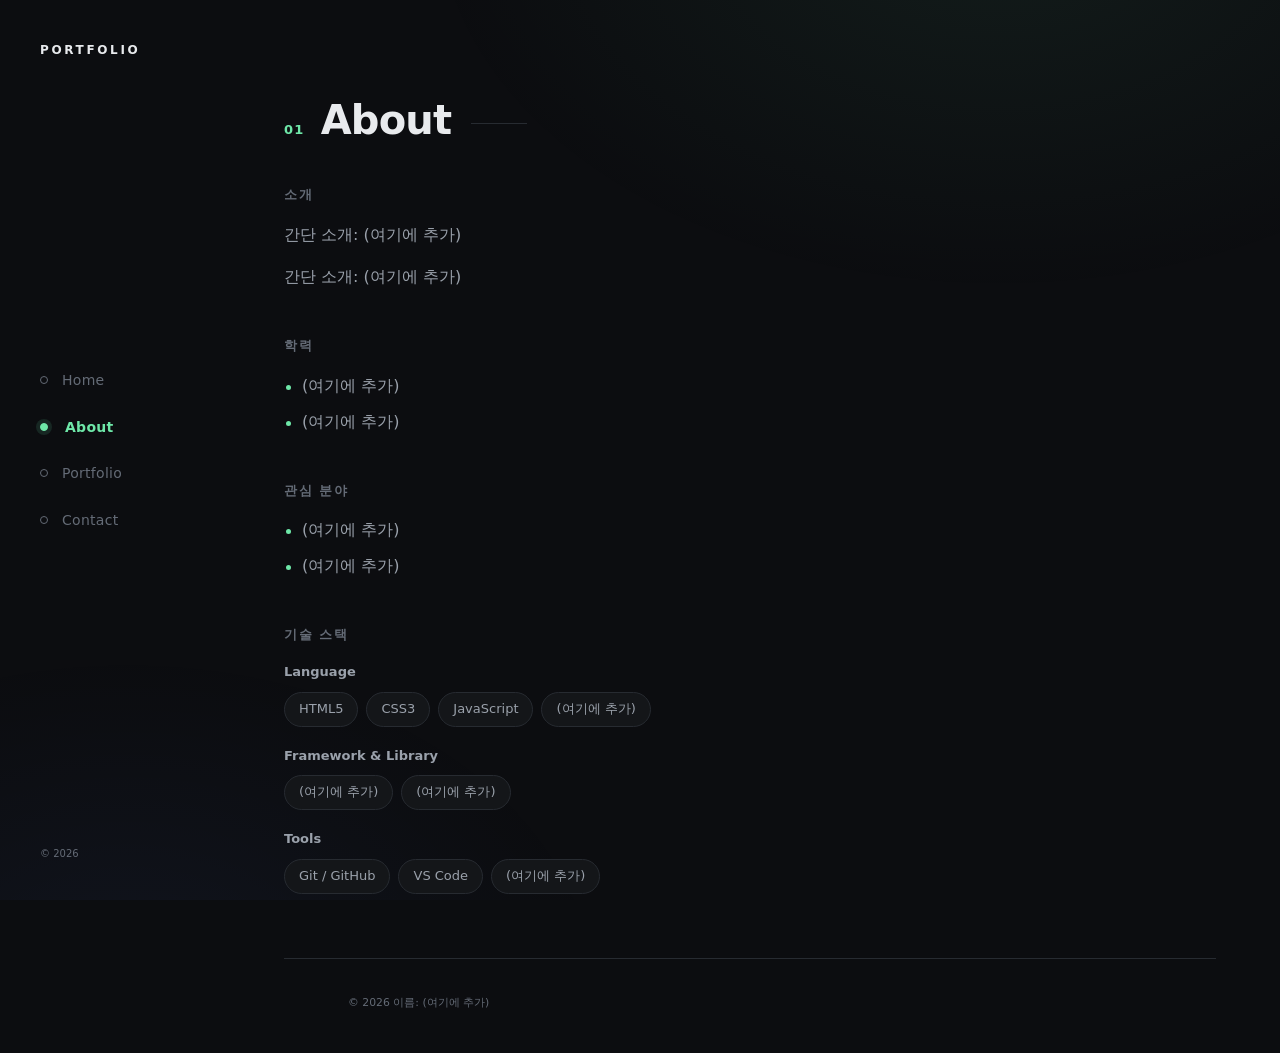
==== about.html @ 4937052d "Add files via upload" ====
<!DOCTYPE html>
<html lang="ko">
<head>
  <meta charset="UTF-8" />
  <meta name="viewport" content="width=device-width, initial-scale=1.0" />
  <title>About | Portfolio</title>
  <link rel="stylesheet" href="style.css">
</head>
<body>

  <!-- ===== 좌측 고정 탭 네비게이션 (데스크탑) ===== -->
  <nav class="side-nav" aria-label="페이지 네비게이션">
    <div class="side-nav__brand">PORTFOLIO</div>
    <ul class="side-nav__list">
      <li><a href="index.html"     class="nav-item"><span class="nav-item__dot"></span><span class="nav-item__label">Home</span></a></li>
      <li><a href="about.html"     class="nav-item"><span class="nav-item__dot"></span><span class="nav-item__label">About</span></a></li>
      <li><a href="portfolio.html" class="nav-item"><span class="nav-item__dot"></span><span class="nav-item__label">Portfolio</span></a></li>
      <li><a href="contact.html"   class="nav-item"><span class="nav-item__dot"></span><span class="nav-item__label">Contact</span></a></li>
    </ul>
    <div class="side-nav__foot"><small>&copy; <span class="year"></span></small></div>
  </nav>

  <!-- ===== 모바일 상단 고정 탭 바 ===== -->
  <nav class="top-nav" aria-label="페이지 네비게이션 (모바일)">
    <div class="top-nav__brand">PORTFOLIO</div>
    <ul class="top-nav__list">
      <li><a href="index.html"     class="top-nav__item">Home</a></li>
      <li><a href="about.html"     class="top-nav__item">About</a></li>
      <li><a href="portfolio.html" class="top-nav__item">Portfolio</a></li>
      <li><a href="contact.html"   class="top-nav__item">Contact</a></li>
    </ul>
  </nav>

  <!-- ===== 본문 ===== -->
  <main class="content">
    <div class="container">

      <header class="page-head reveal">
        <span class="page-head__num">01</span>
        <h1 class="page-head__title">About</h1>
      </header>

      <section class="block reveal" data-delay="1">
        <h2 class="block__title">소개</h2>
        <p class="text">간단 소개: (여기에 추가)</p>
        <p class="text">간단 소개: (여기에 추가)</p>
      </section>

      <section class="block reveal" data-delay="2">
        <h2 class="block__title">학력</h2>
        <ul class="bullet">
          <li>(여기에 추가)</li>
          <li>(여기에 추가)</li>
        </ul>
      </section>

      <section class="block reveal" data-delay="3">
        <h2 class="block__title">관심 분야</h2>
        <ul class="bullet">
          <li>(여기에 추가)</li>
          <li>(여기에 추가)</li>
        </ul>
      </section>

      <section class="block reveal" data-delay="4">
        <h2 class="block__title">기술 스택</h2>

        <h3 class="sub-title">Language</h3>
        <ul class="tag-list">
          <li class="tag">HTML5</li>
          <li class="tag">CSS3</li>
          <li class="tag">JavaScript</li>
          <li class="tag">(여기에 추가)</li>
        </ul>

        <h3 class="sub-title">Framework &amp; Library</h3>
        <ul class="tag-list">
          <li class="tag">(여기에 추가)</li>
          <li class="tag">(여기에 추가)</li>
        </ul>

        <h3 class="sub-title">Tools</h3>
        <ul class="tag-list">
          <li class="tag">Git / GitHub</li>
          <li class="tag">VS Code</li>
          <li class="tag">(여기에 추가)</li>
        </ul>
      </section>

    </div>

    <footer class="footer">
      <small>&copy; <span class="year"></span> 이름: (여기에 추가)</small>
    </footer>
  </main>

  <script src="script.js"></script>
</body>
</html>
---- style.css ----
/* =============================================================
   Portfolio - style.css (공통 스타일)

   색상 테마는 "여기"에서 바꿉니다.
   ------------------------------------------------------------- */
:root {
  --accent:      #6ee7a8;   /* 메인 포인트 색상 */
  --accent-ink:  #09150e;   /* 포인트 색 위에 올라가는 글자색 */
  --bg:          #0c0d10;   /* 전체 배경 */
  --bg-elev:     #141619;   /* 카드 등 올라온 면 */
  --bg-elev-2:   #1b1e23;   /* 호버 시 면 */
  --line:        #272b31;   /* 테두리 / 구분선 */
  --text:        #e8eaed;   /* 본문 글자 */
  --text-dim:    #9aa1ab;   /* 보조 글자 */
  --text-faint:  #646b76;   /* 흐린 글자 */
}
/* ============================================================= */

/* ---------- 1. Reset & Base ---------- */
*,
*::before,
*::after {
  box-sizing: border-box;
  margin: 0;
  padding: 0;
}

html {
  scroll-behavior: smooth;
}

ul, ol { list-style: none; }
a { color: inherit; text-decoration: none; }
button { font: inherit; color: inherit; background: none; border: none; cursor: pointer; }
img { display: block; max-width: 100%; }

body {
  font-family: system-ui, -apple-system, "Segoe UI", Roboto,
               "Noto Sans KR", "Apple SD Gothic Neo", Arial, sans-serif;
  font-size: 16px;
  line-height: 1.75;
  color: var(--text);
  background: var(--bg);
  -webkit-font-smoothing: antialiased;
  overflow-x: hidden;
}

/* 은은한 배경 그라데이션 */
body::before {
  content: '';
  position: fixed;
  inset: 0;
  z-index: -1;
  pointer-events: none;
  background:
    radial-gradient(60rem 40rem at 78% -10%, rgba(110, 231, 168, .07), transparent 60%),
    radial-gradient(50rem 35rem at 10% 110%, rgba(96, 140, 255, .06), transparent 60%);
}

/* ---------- 2. 변수성 레이아웃 값 ---------- */
:root {
  --nav-w: 220px;      /* 좌측 탭 너비 */
  --topnav-h: 56px;    /* 모바일 상단 바 높이 */
  --content-max: 860px;
  --ease: cubic-bezier(.22, 1, .36, 1);
}

/* ---------- 3. 좌측 고정 탭 네비게이션 ---------- */
.side-nav {
  position: fixed;
  top: 0;
  left: 0;
  width: var(--nav-w);
  height: 100vh;
  padding: 40px 0 40px 40px;
  display: flex;
  flex-direction: column;
  justify-content: center;
  z-index: 100;
}

.side-nav__brand {
  position: absolute;
  top: 40px;
  left: 40px;
  font-size: 12px;
  font-weight: 700;
  letter-spacing: .22em;
  color: var(--text);
}

.side-nav__foot {
  position: absolute;
  bottom: 36px;
  left: 40px;
  font-size: 12px;
  color: var(--text-faint);
}

.side-nav__list {
  display: flex;
  flex-direction: column;
  gap: 6px;
}

.nav-item {
  display: flex;
  align-items: center;
  gap: 14px;
  padding: 8px 0;
  font-size: 14px;
  font-weight: 500;
  letter-spacing: .02em;
  color: var(--text-faint);
  transition: color .3s var(--ease);
}

.nav-item__dot {
  width: 8px;
  height: 8px;
  flex-shrink: 0;
  border: 1.5px solid currentColor;
  border-radius: 50%;
  transition: all .3s var(--ease);
}

.nav-item__label {
  transition: transform .3s var(--ease);
}

.nav-item:hover { color: var(--text-dim); }
.nav-item:hover .nav-item__label { transform: translateX(3px); }

/* 현재 탭 표시 */
.nav-item.is-active { color: var(--accent); }
.nav-item.is-active .nav-item__dot {
  background: var(--accent);
  border-color: var(--accent);
  box-shadow: 0 0 0 4px rgba(110, 231, 168, .12);
}
.nav-item.is-active .nav-item__label {
  transform: translateX(3px);
  font-weight: 600;
}

/* ---------- 4. 모바일 상단 탭 바 ---------- */
.top-nav {
  display: none;
  position: fixed;
  top: 0;
  left: 0;
  right: 0;
  height: var(--topnav-h);
  align-items: center;
  gap: 14px;
  padding: 0 16px;
  background: rgba(12, 13, 16, .88);
  backdrop-filter: blur(12px);
  -webkit-backdrop-filter: blur(12px);
  border-bottom: 1px solid var(--line);
  z-index: 100;
}

.top-nav__brand {
  flex-shrink: 0;
  font-size: 11px;
  font-weight: 700;
  letter-spacing: .18em;
}

.top-nav__list {
  display: flex;
  gap: 4px;
  overflow-x: auto;
  scrollbar-width: none;
  -ms-overflow-style: none;
}
.top-nav__list::-webkit-scrollbar { display: none; }

.top-nav__item {
  display: block;
  padding: 6px 12px;
  border-radius: 999px;
  font-size: 13px;
  font-weight: 500;
  white-space: nowrap;
  color: var(--text-faint);
  transition: all .25s var(--ease);
}

.top-nav__item.is-active {
  color: var(--accent-ink);
  background: var(--accent);
}

/* ---------- 5. 본문 레이아웃 ---------- */
.content {
  margin-left: var(--nav-w);
  min-height: 100vh;
  display: flex;
  flex-direction: column;
}

.container {
  width: 100%;
  max-width: var(--content-max);
  padding: 96px 64px 64px;
  flex: 1;
}

.container--hero {
  display: flex;
  flex-direction: column;
  justify-content: center;
  min-height: 100vh;
  padding-top: 64px;
}

.page-head {
  display: flex;
  align-items: baseline;
  gap: 16px;
  margin-bottom: 40px;
}

.page-head__num {
  font-size: 13px;
  font-weight: 600;
  letter-spacing: .1em;
  color: var(--accent);
}

.page-head__title {
  font-size: clamp(28px, 4vw, 40px);
  font-weight: 700;
  letter-spacing: -.02em;
  line-height: 1.2;
}

.page-head__title::after {
  content: '';
  display: inline-block;
  width: 56px;
  height: 1px;
  margin-left: 20px;
  vertical-align: middle;
  background: var(--line);
}

.footer {
  padding: 32px 64px 40px;
  border-top: 1px solid var(--line);
  margin: 0 64px;
  font-size: 13px;
  color: var(--text-faint);
}

/* ---------- 6. 공통 텍스트 요소 ---------- */
.eyebrow {
  font-size: 12px;
  font-weight: 600;
  letter-spacing: .22em;
  text-transform: uppercase;
  color: var(--accent);
  margin-bottom: 18px;
}

.accent { color: var(--accent); }

.hero__title {
  font-size: clamp(32px, 5.5vw, 56px);
  font-weight: 700;
  line-height: 1.18;
  letter-spacing: -.03em;
  margin-bottom: 20px;
}

.hero__sub {
  font-size: clamp(15px, 1.6vw, 18px);
  color: var(--text-dim);
  max-width: 54ch;
  margin-bottom: 36px;
}

.lead {
  font-size: clamp(15px, 1.7vw, 18px);
  color: var(--text-dim);
  max-width: 52ch;
  margin-bottom: 32px;
}

.text {
  color: var(--text-dim);
  margin-bottom: 14px;
}
.text:last-child { margin-bottom: 0; }

.note {
  font-size: 13px;
  color: var(--text-faint);
}

.block { margin-bottom: 44px; }
.block:last-child { margin-bottom: 0; }

.block__title {
  font-size: 13px;
  font-weight: 600;
  letter-spacing: .12em;
  text-transform: uppercase;
  color: var(--text-faint);
  margin-bottom: 14px;
}

.sub-title {
  font-size: 13px;
  font-weight: 600;
  color: var(--text-dim);
  margin: 18px 0 8px;
}
.sub-title:first-of-type { margin-top: 0; }

.bullet {
  display: flex;
  flex-direction: column;
  gap: 8px;
}

.bullet li {
  position: relative;
  padding-left: 18px;
  color: var(--text-dim);
}

.bullet li::before {
  content: '';
  position: absolute;
  left: 2px;
  top: 13px;
  width: 5px;
  height: 5px;
  border-radius: 50%;
  background: var(--accent);
}

/* 홈 정보 리스트 */
.info-list {
  display: flex;
  flex-direction: column;
  gap: 2px;
  margin-bottom: 36px;
  padding: 20px 22px;
  background: var(--bg-elev);
  border: 1px solid var(--line);
  border-radius: 14px;
  max-width: 460px;
}

.info-list li {
  display: flex;
  flex-direction: column;
  padding: 10px 0;
  border-bottom: 1px solid var(--line);
}
.info-list li:last-child { border-bottom: none; }

.info-list__label {
  font-size: 11px;
  font-weight: 600;
  letter-spacing: .1em;
  text-transform: uppercase;
  color: var(--text-faint);
  line-height: 1.6;
}

.info-list__value {
  font-size: 15px;
  color: var(--text);
  line-height: 1.5;
}

/* ---------- 7. 버튼 ---------- */
.btn {
  display: inline-flex;
  align-items: center;
  justify-content: center;
  padding: 12px 26px;
  border: 1px solid transparent;
  border-radius: 999px;
  font-size: 15px;
  font-weight: 600;
  transition: all .25s var(--ease);
}

.btn--primary {
  background: var(--accent);
  color: var(--accent-ink);
}
.btn--primary:hover {
  transform: translateY(-2px);
  box-shadow: 0 10px 28px -10px var(--accent);
}

.btn--ghost {
  border-color: var(--line);
  color: var(--text-dim);
}
.btn--ghost:hover {
  border-color: rgba(110, 231, 168, .35);
  color: var(--accent);
  transform: translateY(-2px);
}

.btn--lg { padding: 15px 38px; font-size: 16px; }

.btn-group {
  display: flex;
  flex-wrap: wrap;
  gap: 12px;
}

/* ---------- 8. 태그 ---------- */
.tag-list {
  display: flex;
  flex-wrap: wrap;
  gap: 8px;
}

.tag {
  padding: 5px 14px;
  border: 1px solid var(--line);
  border-radius: 999px;
  font-size: 13px;
  color: var(--text-dim);
  background: var(--bg-elev);
  transition: all .25s var(--ease);
}
.tag:hover {
  border-color: rgba(110, 231, 168, .35);
  color: var(--accent);
}

/* ---------- 9. 프로젝트 ---------- */
.filter {
  display: flex;
  flex-wrap: wrap;
  gap: 8px;
  margin-bottom: 28px;
}

.filter__btn {
  padding: 7px 18px;
  border: 1px solid var(--line);
  border-radius: 999px;
  font-size: 13px;
  font-weight: 500;
  color: var(--text-faint);
  transition: all .25s var(--ease);
}
.filter__btn:hover {
  color: var(--text);
  border-color: var(--text-faint);
}
.filter__btn.is-active {
  background: var(--accent);
  border-color: var(--accent);
  color: var(--accent-ink);
}

.projects {
  display: grid;
  grid-template-columns: repeat(auto-fill, minmax(280px, 1fr));
  gap: 20px;
}

.card {
  display: flex;
  flex-direction: column;
  background: var(--bg-elev);
  border: 1px solid var(--line);
  border-radius: 16px;
  overflow: hidden;
  transition: transform .35s var(--ease), border-color .35s var(--ease),
              box-shadow .35s var(--ease);
}

.card:hover {
  transform: translateY(-5px);
  border-color: rgba(110, 231, 168, .35);
  box-shadow: 0 20px 44px -24px rgba(0, 0, 0, .8);
}

.card.is-hidden { display: none; }

.card__thumb {
  height: 130px;
  display: flex;
  align-items: center;
  justify-content: center;
  border-bottom: 1px solid var(--line);
  background: linear-gradient(135deg, rgba(110, 231, 168, .16), rgba(96, 140, 255, .12));
}

.card__thumb::after {
  content: attr(data-initial);
  font-size: 38px;
  font-weight: 700;
  letter-spacing: -.02em;
  color: rgba(232, 234, 237, .18);
}

.card__body {
  display: flex;
  flex-direction: column;
  gap: 12px;
  padding: 20px;
  flex: 1;
}

.card__title {
  font-size: 17px;
  font-weight: 600;
  letter-spacing: -.01em;
  line-height: 1.4;
}

.card__desc {
  flex: 1;
  font-size: 14px;
  line-height: 1.7;
  color: var(--text-dim);
}

.card__tags {
  display: flex;
  flex-wrap: wrap;
  gap: 6px;
}

.card__tags li {
  padding: 3px 9px;
  border-radius: 5px;
  font-size: 11px;
  font-weight: 600;
  letter-spacing: .04em;
  text-transform: uppercase;
  color: var(--accent);
  background: rgba(110, 231, 168, .12);
}

.card__links {
  display: flex;
  gap: 16px;
  margin-top: 4px;
  padding-top: 10px;
  border-top: 1px solid var(--line);
}

.card__links a {
  font-size: 13px;
  font-weight: 500;
  color: var(--text-dim);
  transition: color .25s var(--ease);
}
.card__links a:hover { color: var(--accent); }

/* ---------- 10. Contact ---------- */
.contact__list {
  display: flex;
  flex-direction: column;
  gap: 12px;
  margin-bottom: 40px;
}

.contact__item {
  width: 100%;
  display: flex;
  align-items: center;
  gap: 18px;
  padding: 18px 22px;
  text-align: left;
  background: var(--bg-elev);
  border: 1px solid var(--line);
  border-radius: 14px;
  transition: all .28s var(--ease);
}

.contact__item:hover {
  background: var(--bg-elev-2);
  border-color: rgba(110, 231, 168, .35);
  transform: translateX(4px);
}

.contact__icon {
  width: 38px;
  height: 38px;
  flex-shrink: 0;
  display: grid;
  place-items: center;
  border-radius: 10px;
  background: rgba(110, 231, 168, .12);
  color: var(--accent);
}
.contact__icon svg { width: 20px; height: 20px; }

.contact__meta {
  flex: 1;
  min-width: 0;
  display: flex;
  flex-direction: column;
}

.contact__label {
  font-size: 11px;
  font-weight: 600;
  letter-spacing: .1em;
  text-transform: uppercase;
  color: var(--text-faint);
  line-height: 1.6;
}

.contact__value {
  font-size: 15px;
  color: var(--text);
  line-height: 1.5;
  overflow: hidden;
  text-overflow: ellipsis;
  white-space: nowrap;
}

.contact__action {
  flex-shrink: 0;
  padding: 4px 10px;
  border: 1px solid var(--line);
  border-radius: 7px;
  font-size: 12px;
  font-weight: 600;
  color: var(--text-faint);
  transition: all .25s var(--ease);
}

.contact__item:hover .contact__action {
  color: var(--accent);
  border-color: rgba(110, 231, 168, .35);
}

.contact__item--copy.is-copied .contact__action {
  color: var(--accent-ink);
  background: var(--accent);
  border-color: var(--accent);
}

.contact__cta {
  display: flex;
  flex-direction: column;
  align-items: flex-start;
  gap: 10px;
  margin-bottom: 56px;
}

/* 문의 폼 */
.contact-form {
  display: grid;
  grid-template-columns: 1fr;
  gap: .5rem;
  max-width: 520px;
}

.contact-form label {
  font-size: 13px;
  font-weight: 600;
  color: var(--text-dim);
  margin-top: 8px;
}

.contact-form input,
.contact-form textarea {
  width: 100%;
  padding: .7rem .9rem;
  font: inherit;
  font-size: 15px;
  color: var(--text);
  background: var(--bg-elev);
  border: 1px solid var(--line);
  border-radius: 10px;
  resize: vertical;
  transition: border-color .25s var(--ease);
}

.contact-form input::placeholder,
.contact-form textarea::placeholder { color: var(--text-faint); }

.contact-form input:focus,
.contact-form textarea:focus {
  outline: none;
  border-color: var(--accent);
}

.contact-form button {
  margin-top: 14px;
  justify-self: start;
}

/* 토스트 */
.toast {
  position: fixed;
  left: 50%;
  bottom: 40px;
  transform: translate(-50%, 20px);
  padding: 11px 22px;
  border-radius: 999px;
  font-size: 14px;
  font-weight: 600;
  color: var(--accent-ink);
  background: var(--accent);
  box-shadow: 0 14px 34px -14px rgba(0, 0, 0, .9);
  opacity: 0;
  pointer-events: none;
  transition: opacity .3s var(--ease), transform .3s var(--ease);
  z-index: 300;
}

.toast.is-visible {
  opacity: 1;
  transform: translate(-50%, 0);
}

/* ---------- 11. 등장 애니메이션 ---------- */
.reveal {
  opacity: 0;
  transform: translateY(22px);
  transition: opacity .7s var(--ease), transform .7s var(--ease);
}

.reveal.is-visible {
  opacity: 1;
  transform: translateY(0);
}

.reveal[data-delay="1"] { transition-delay: .08s; }
.reveal[data-delay="2"] { transition-delay: .16s; }
.reveal[data-delay="3"] { transition-delay: .24s; }
.reveal[data-delay="4"] { transition-delay: .32s; }
.reveal[data-delay="5"] { transition-delay: .40s; }

@media (prefers-reduced-motion: reduce) {
  html { scroll-behavior: auto; }
  .reveal { opacity: 1; transform: none; transition: none; }
}

/* ---------- 12. 반응형 ---------- */
@media (max-width: 1024px) {
  :root { --nav-w: 180px; }

  .side-nav { padding-left: 28px; }
  .side-nav__brand,
  .side-nav__foot { left: 28px; }

  .container { padding: 88px 44px 56px; }
  .footer { margin: 0 44px; padding: 28px 0 36px; }
}

@media (max-width: 768px) {
  .side-nav { display: none; }
  .top-nav { display: flex; }

  .content { margin-left: 0; }

  .container {
    padding: calc(var(--topnav-h) + 44px) 20px 48px;
  }

  .container--hero {
    min-height: calc(100vh - var(--topnav-h));
    padding-top: calc(var(--topnav-h) + 48px);
  }

  .page-head { margin-bottom: 28px; }
  .page-head__title::after { display: none; }

  .footer { margin: 0 20px; padding: 24px 0 32px; }

  .projects { grid-template-columns: 1fr; }

  .contact__item { gap: 14px; padding: 15px 16px; }
  .contact__value { font-size: 14px; }

  .contact__cta { align-self: stretch; }
  .contact__cta .btn { width: 100%; }

  .toast { bottom: 24px; }
}

@media (max-width: 420px) {
  .contact__action { display: none; }
  .btn-group .btn { flex: 1; }
}
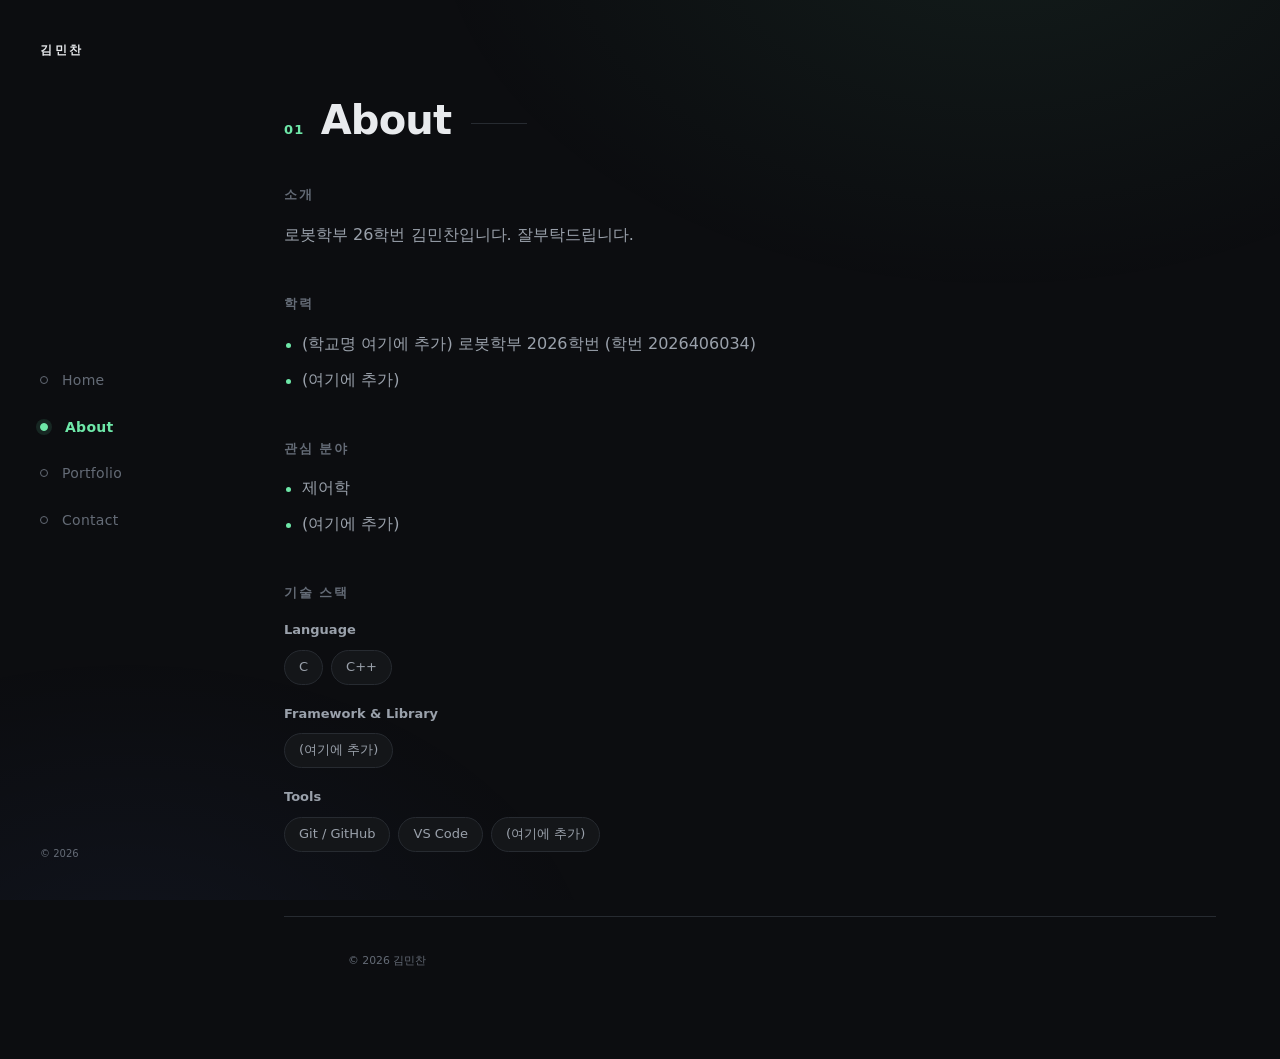
==== commit 55fb496c: "Add files via upload" ====
--- a/about.html
+++ b/about.html
@@ -3,14 +3,14 @@
 <head>
   <meta charset="UTF-8" />
   <meta name="viewport" content="width=device-width, initial-scale=1.0" />
-  <title>About | Portfolio</title>
+  <title>About | 김민찬 Portfolio</title>
   <link rel="stylesheet" href="style.css">
 </head>
 <body>
 
   <!-- ===== 좌측 고정 탭 네비게이션 (데스크탑) ===== -->
   <nav class="side-nav" aria-label="페이지 네비게이션">
-    <div class="side-nav__brand">PORTFOLIO</div>
+    <div class="side-nav__brand">김민찬</div>
     <ul class="side-nav__list">
       <li><a href="index.html"     class="nav-item"><span class="nav-item__dot"></span><span class="nav-item__label">Home</span></a></li>
       <li><a href="about.html"     class="nav-item"><span class="nav-item__dot"></span><span class="nav-item__label">About</span></a></li>
@@ -22,7 +22,7 @@
 
   <!-- ===== 모바일 상단 고정 탭 바 ===== -->
   <nav class="top-nav" aria-label="페이지 네비게이션 (모바일)">
-    <div class="top-nav__brand">PORTFOLIO</div>
+    <div class="top-nav__brand">김민찬</div>
     <ul class="top-nav__list">
       <li><a href="index.html"     class="top-nav__item">Home</a></li>
       <li><a href="about.html"     class="top-nav__item">About</a></li>
@@ -42,14 +42,13 @@
 
       <section class="block reveal" data-delay="1">
         <h2 class="block__title">소개</h2>
-        <p class="text">간단 소개: (여기에 추가)</p>
-        <p class="text">간단 소개: (여기에 추가)</p>
+        <p class="text">로봇학부 26학번 김민찬입니다. 잘부탁드립니다.</p>
       </section>
 
       <section class="block reveal" data-delay="2">
         <h2 class="block__title">학력</h2>
         <ul class="bullet">
-          <li>(여기에 추가)</li>
+          <li>(학교명 여기에 추가) 로봇학부 2026학번 (학번 2026406034)</li>
           <li>(여기에 추가)</li>
         </ul>
       </section>
@@ -57,7 +56,7 @@
       <section class="block reveal" data-delay="3">
         <h2 class="block__title">관심 분야</h2>
         <ul class="bullet">
-          <li>(여기에 추가)</li>
+          <li>제어학</li>
           <li>(여기에 추가)</li>
         </ul>
       </section>
@@ -67,15 +66,12 @@
 
         <h3 class="sub-title">Language</h3>
         <ul class="tag-list">
-          <li class="tag">HTML5</li>
-          <li class="tag">CSS3</li>
-          <li class="tag">JavaScript</li>
-          <li class="tag">(여기에 추가)</li>
+          <li class="tag">C</li>
+          <li class="tag">C++</li>
         </ul>
 
         <h3 class="sub-title">Framework &amp; Library</h3>
         <ul class="tag-list">
-          <li class="tag">(여기에 추가)</li>
           <li class="tag">(여기에 추가)</li>
         </ul>
 
@@ -90,7 +86,7 @@
     </div>
 
     <footer class="footer">
-      <small>&copy; <span class="year"></span> 이름: (여기에 추가)</small>
+      <small>&copy; <span class="year"></span> 김민찬</small>
     </footer>
   </main>
 
--- a/style.css
+++ b/style.css
@@ -748,7 +748,98 @@
   .reveal { opacity: 1; transform: none; transition: none; }
 }
 
-/* ---------- 12. 반응형 ---------- */
+/* ---------- 12. 페이지 전환 (끝까지 스크롤) ---------- */
+
+/* 하단 안내 바: 페이지 맨 아래에 닿으면 나타남 */
+.page-jump {
+  position: fixed;
+  left: 50%;
+  bottom: 28px;
+  transform: translate(-50%, 16px);
+  opacity: 0;
+  pointer-events: none;
+  transition: opacity .35s var(--ease), transform .35s var(--ease);
+  z-index: 150;
+}
+
+.page-jump.is-visible {
+  opacity: 1;
+  transform: translate(-50%, 0);
+  pointer-events: auto;
+}
+
+.page-jump__link {
+  position: relative;
+  display: flex;
+  align-items: center;
+  gap: 12px;
+  padding: 11px 22px;
+  overflow: hidden;
+  border: 1px solid var(--line);
+  border-radius: 999px;
+  background: rgba(20, 22, 25, .92);
+  backdrop-filter: blur(12px);
+  -webkit-backdrop-filter: blur(12px);
+  box-shadow: 0 14px 34px -18px rgba(0, 0, 0, .9);
+  transition: border-color .25s var(--ease);
+}
+
+.page-jump__link:hover { border-color: rgba(110, 231, 168, .4); }
+
+.page-jump__text {
+  font-size: 13px;
+  color: var(--text-dim);
+  white-space: nowrap;
+}
+
+.page-jump__text strong { color: var(--accent); font-weight: 600; }
+
+.page-jump__arrow {
+  font-size: 14px;
+  color: var(--accent);
+  animation: bob 1.6s ease-in-out infinite;
+}
+
+@keyframes bob {
+  0%, 100% { transform: translateY(0); }
+  50%      { transform: translateY(3px); }
+}
+
+/* 스크롤 누적량 표시 바 */
+.page-jump__bar {
+  position: absolute;
+  left: 0;
+  bottom: 0;
+  width: 100%;
+  height: 2px;
+  background: transparent;
+}
+
+.page-jump__bar i {
+  display: block;
+  width: 0%;
+  height: 100%;
+  background: var(--accent);
+  transition: width .12s linear;
+}
+
+/* 페이지를 떠날 때 전환 효과 */
+body {
+  opacity: 1;
+  transition: opacity .25s ease;
+}
+
+body.is-leaving { opacity: 0; }
+
+@media (prefers-reduced-motion: reduce) {
+  body, body.is-leaving { opacity: 1; transition: none; }
+  .page-jump__arrow { animation: none; }
+}
+
+/* 안내 바가 푸터를 가리지 않도록 여백 확보 */
+.footer { padding-bottom: 88px; }
+
+/* ---------- 13. 반응형 ---------- */
 @media (max-width: 1024px) {
   :root { --nav-w: 180px; }
 
@@ -757,7 +848,7 @@
   .side-nav__foot { left: 28px; }
 
   .container { padding: 88px 44px 56px; }
-  .footer { margin: 0 44px; padding: 28px 0 36px; }
+  .footer { margin: 0 44px; padding: 28px 0 88px; }
 }
 
 @media (max-width: 768px) {
@@ -778,7 +869,12 @@
   .page-head { margin-bottom: 28px; }
   .page-head__title::after { display: none; }
 
-  .footer { margin: 0 20px; padding: 24px 0 32px; }
+  .footer { margin: 0 20px; padding: 24px 0 92px; }
+
+  .page-jump { bottom: 20px; left: 16px; right: 16px; transform: translateY(16px); }
+  .page-jump.is-visible { transform: translateY(0); }
+  .page-jump__link { justify-content: center; padding: 11px 16px; }
+  .page-jump__text { font-size: 12px; }
 
   .projects { grid-template-columns: 1fr; }
 
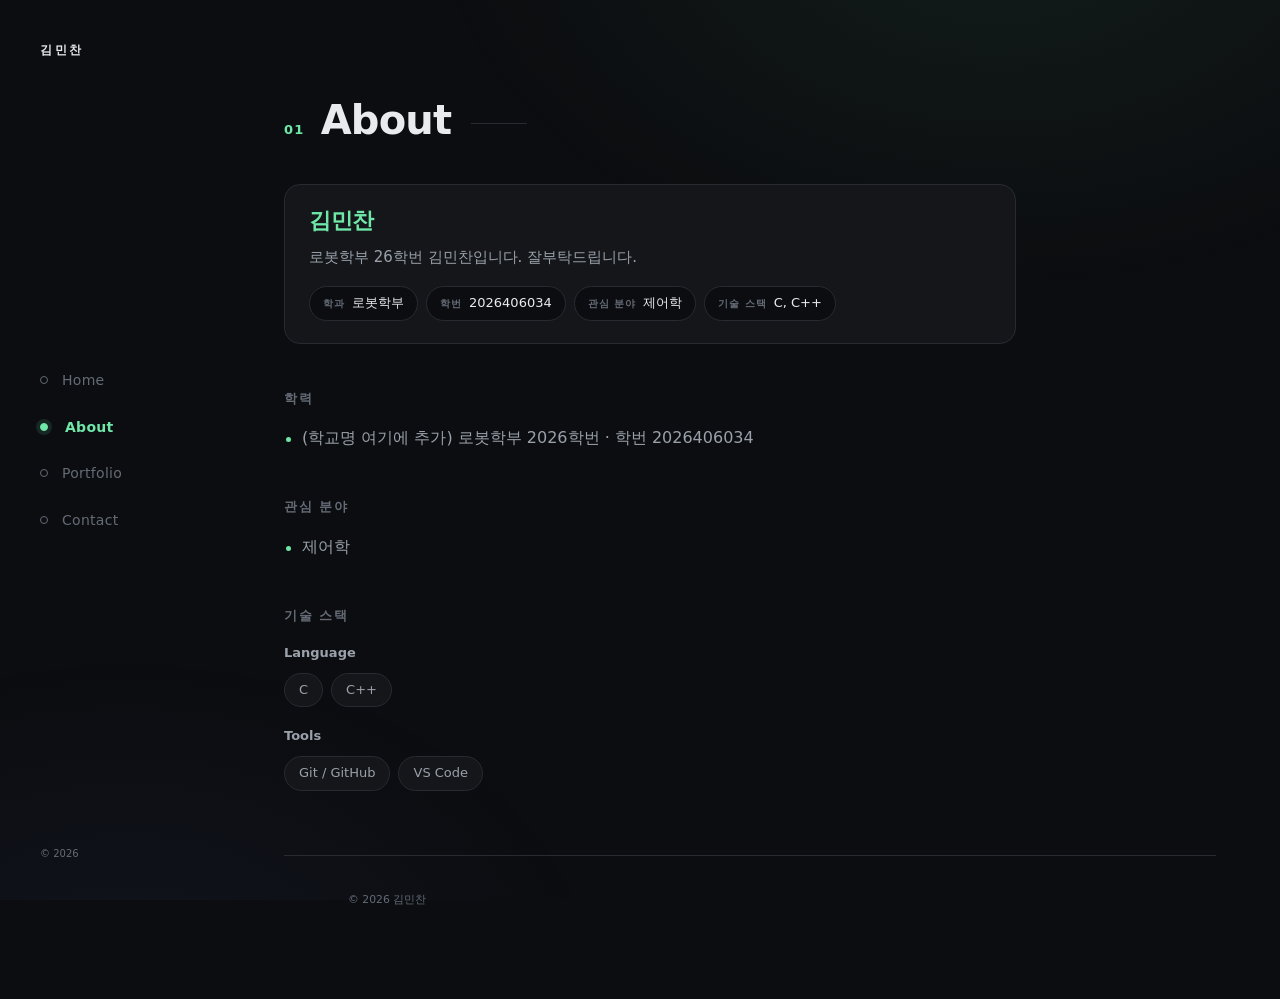
==== commit 95bb68cd: "Add files via upload" ====
--- a/about.html
+++ b/about.html
@@ -40,16 +40,22 @@
         <h1 class="page-head__title">About</h1>
       </header>
 
-      <section class="block reveal" data-delay="1">
-        <h2 class="block__title">소개</h2>
-        <p class="text">로봇학부 26학번 김민찬입니다. 잘부탁드립니다.</p>
-      </section>
+      <!-- ===== 모든 페이지 공통 프로필 ===== -->
+      <header class="profile reveal">
+        <p class="profile__name"><span>김민찬</span></p>
+        <p class="profile__sub">로봇학부 26학번 김민찬입니다. 잘부탁드립니다.</p>
+        <ul class="profile__meta">
+          <li><b>학과</b>로봇학부</li>
+          <li><b>학번</b>2026406034</li>
+          <li><b>관심 분야</b>제어학</li>
+          <li><b>기술 스택</b>C, C++</li>
+        </ul>
+      </header>
 
       <section class="block reveal" data-delay="2">
         <h2 class="block__title">학력</h2>
         <ul class="bullet">
-          <li>(학교명 여기에 추가) 로봇학부 2026학번 (학번 2026406034)</li>
-          <li>(여기에 추가)</li>
+          <li>(학교명 여기에 추가) 로봇학부 2026학번 · 학번 2026406034</li>
         </ul>
       </section>
 
@@ -57,7 +63,6 @@
         <h2 class="block__title">관심 분야</h2>
         <ul class="bullet">
           <li>제어학</li>
-          <li>(여기에 추가)</li>
         </ul>
       </section>
 
@@ -70,16 +75,10 @@
           <li class="tag">C++</li>
         </ul>
 
-        <h3 class="sub-title">Framework &amp; Library</h3>
-        <ul class="tag-list">
-          <li class="tag">(여기에 추가)</li>
-        </ul>
-
         <h3 class="sub-title">Tools</h3>
         <ul class="tag-list">
           <li class="tag">Git / GitHub</li>
           <li class="tag">VS Code</li>
-          <li class="tag">(여기에 추가)</li>
         </ul>
       </section>
 
--- a/style.css
+++ b/style.css
@@ -216,6 +216,59 @@
   padding-top: 64px;
 }
 
+/* 모든 페이지 공통 프로필 헤더 */
+.profile {
+  display: flex;
+  flex-direction: column;
+  gap: 8px;
+  padding: 22px 24px;
+  margin-bottom: 44px;
+  background: var(--bg-elev);
+  border: 1px solid var(--line);
+  border-radius: 16px;
+}
+
+.profile__name {
+  font-size: 22px;
+  font-weight: 700;
+  letter-spacing: -.02em;
+  line-height: 1.3;
+}
+
+.profile__name span { color: var(--accent); }
+
+.profile__sub {
+  font-size: 15px;
+  color: var(--text-dim);
+}
+
+.profile__meta {
+  display: flex;
+  flex-wrap: wrap;
+  gap: 8px;
+  margin-top: 8px;
+}
+
+.profile__meta li {
+  display: flex;
+  align-items: baseline;
+  gap: 7px;
+  padding: 5px 13px;
+  border: 1px solid var(--line);
+  border-radius: 999px;
+  background: var(--bg);
+  font-size: 13px;
+  color: var(--text);
+}
+
+.profile__meta b {
+  font-size: 10px;
+  font-weight: 600;
+  letter-spacing: .1em;
+  text-transform: uppercase;
+  color: var(--text-faint);
+}
+
 .page-head {
   display: flex;
   align-items: baseline;
@@ -869,6 +922,11 @@
   .page-head { margin-bottom: 28px; }
   .page-head__title::after { display: none; }
 
+  .profile { padding: 18px 18px; margin-bottom: 32px; }
+  .profile__name { font-size: 19px; }
+  .profile__sub { font-size: 14px; }
+  .profile__meta li { font-size: 12px; padding: 4px 11px; }
+
   .footer { margin: 0 20px; padding: 24px 0 92px; }
 
   .page-jump { bottom: 20px; left: 16px; right: 16px; transform: translateY(16px); }
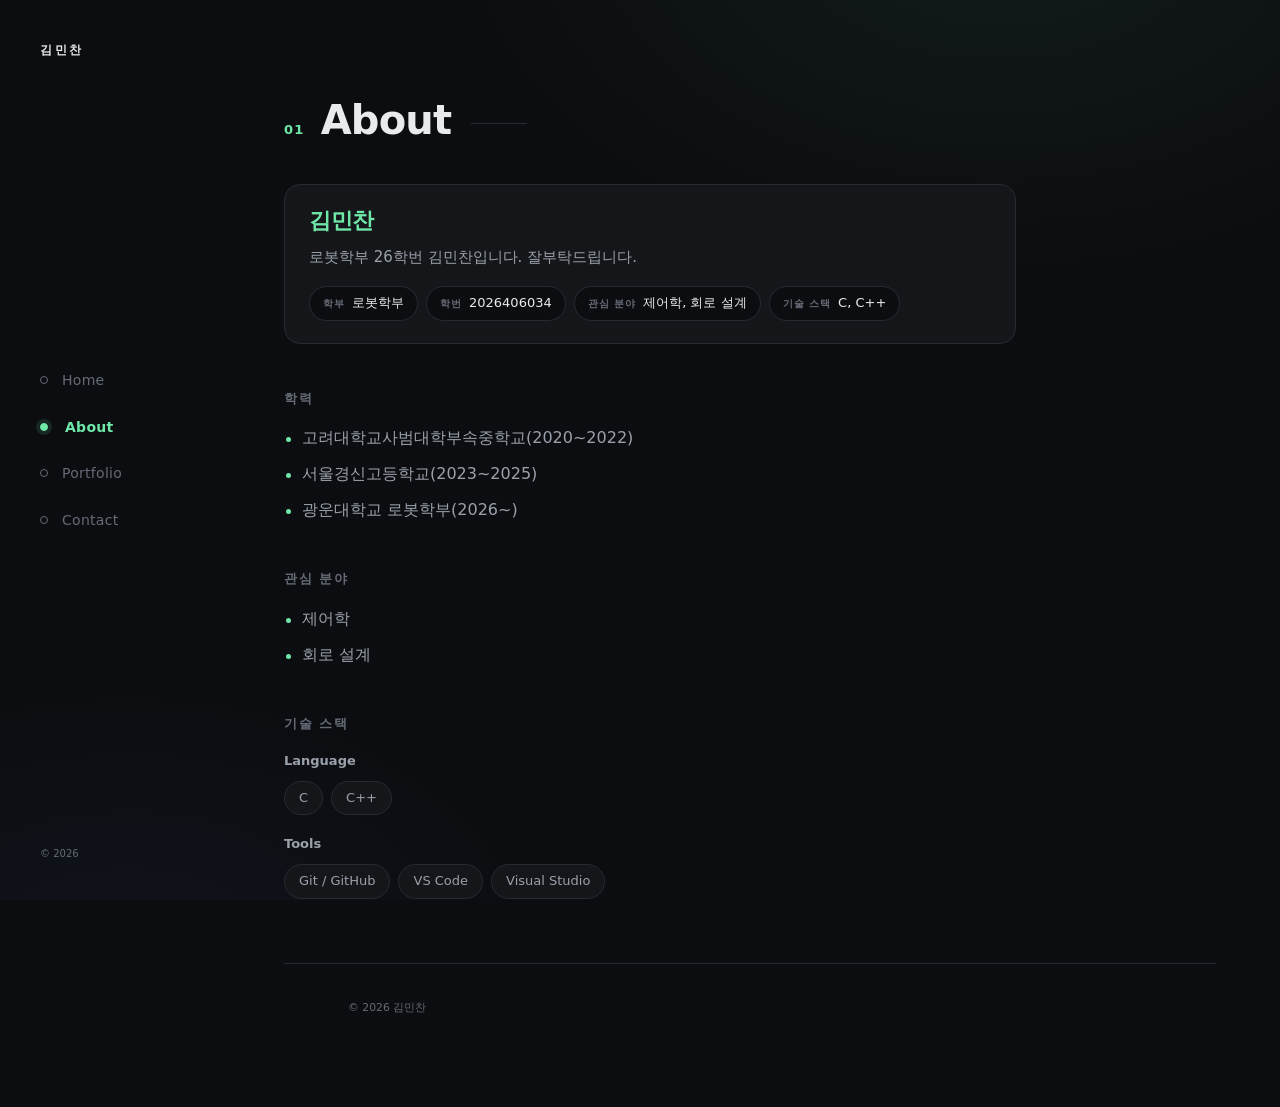
==== commit f4210da1: "Update profile information and education details" ====
--- a/about.html
+++ b/about.html
@@ -45,9 +45,9 @@
         <p class="profile__name"><span>김민찬</span></p>
         <p class="profile__sub">로봇학부 26학번 김민찬입니다. 잘부탁드립니다.</p>
         <ul class="profile__meta">
-          <li><b>학과</b>로봇학부</li>
+          <li><b>학부</b>로봇학부</li>
           <li><b>학번</b>2026406034</li>
-          <li><b>관심 분야</b>제어학</li>
+          <li><b>관심 분야</b>제어학, 회로 설계</li>
           <li><b>기술 스택</b>C, C++</li>
         </ul>
       </header>
@@ -55,7 +55,9 @@
       <section class="block reveal" data-delay="2">
         <h2 class="block__title">학력</h2>
         <ul class="bullet">
-          <li>(학교명 여기에 추가) 로봇학부 2026학번 · 학번 2026406034</li>
+          <li>고려대학교사범대학부속중학교(2020~2022)</li>
+          <li>서울경신고등학교(2023~2025)</li>
+          <li>광운대학교 로봇학부(2026~)</li>
         </ul>
       </section>
 
@@ -63,6 +65,7 @@
         <h2 class="block__title">관심 분야</h2>
         <ul class="bullet">
           <li>제어학</li>
+          <li>회로 설계</li>
         </ul>
       </section>
 
@@ -79,6 +82,7 @@
         <ul class="tag-list">
           <li class="tag">Git / GitHub</li>
           <li class="tag">VS Code</li>
+          <li class="tag">Visual Studio</li>
         </ul>
       </section>
 
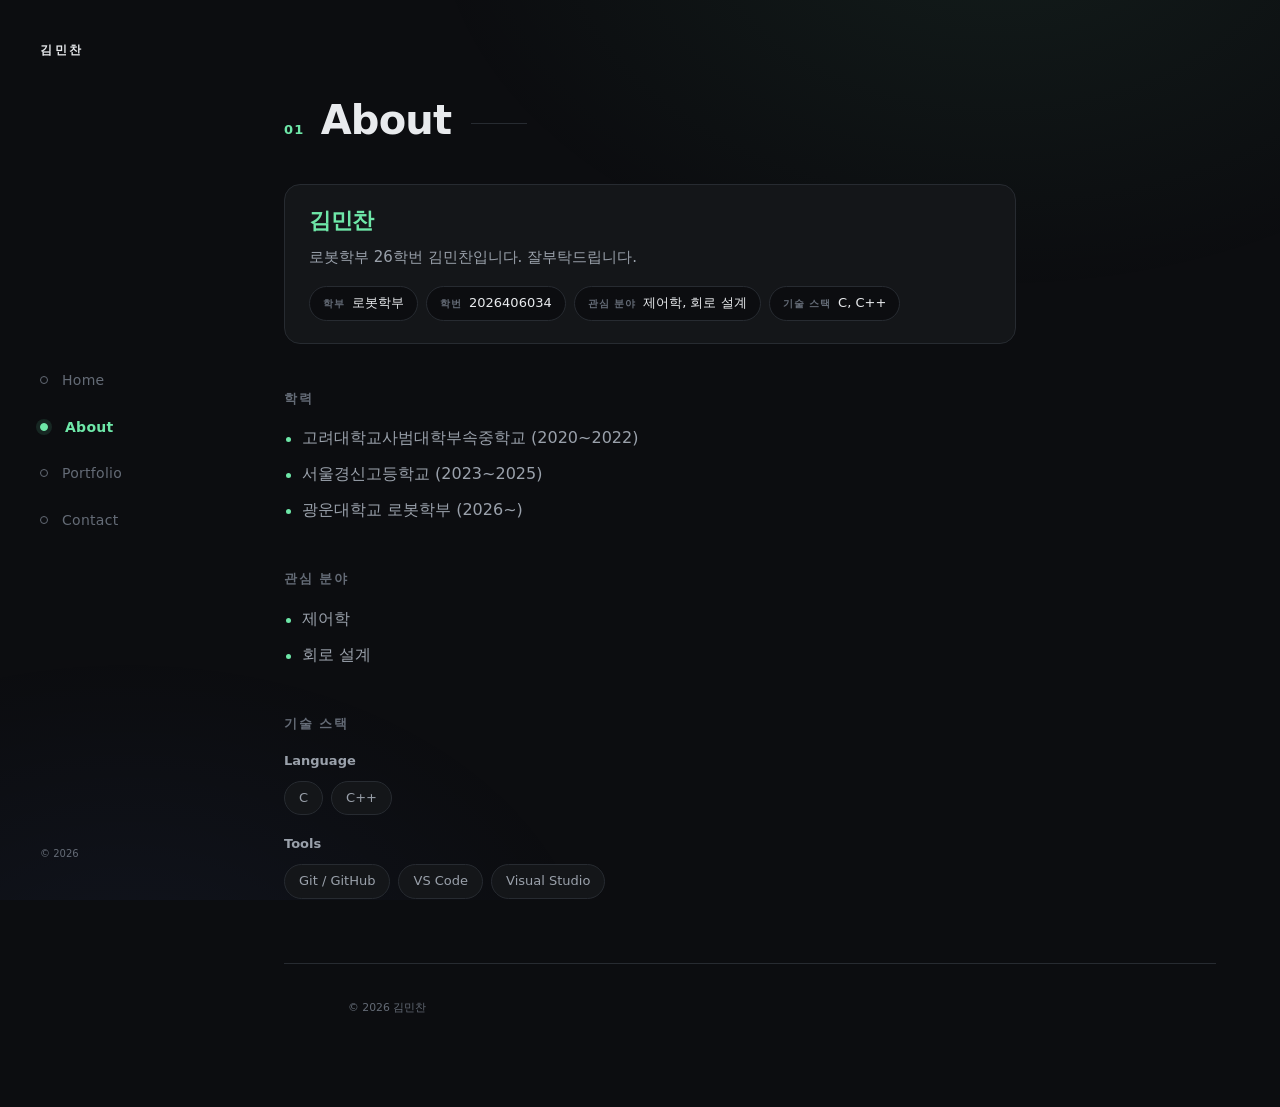
==== commit c96350bd: "Add files via upload" ====
--- a/about.html
+++ b/about.html
@@ -55,9 +55,9 @@
       <section class="block reveal" data-delay="2">
         <h2 class="block__title">학력</h2>
         <ul class="bullet">
-          <li>고려대학교사범대학부속중학교(2020~2022)</li>
-          <li>서울경신고등학교(2023~2025)</li>
-          <li>광운대학교 로봇학부(2026~)</li>
+          <li>고려대학교사범대학부속중학교 (2020~2022)</li>
+          <li>서울경신고등학교 (2023~2025)</li>
+          <li>광운대학교 로봇학부 (2026~)</li>
         </ul>
       </section>
 
--- a/style.css
+++ b/style.css
@@ -609,13 +609,63 @@
   border-top: 1px solid var(--line);
 }
 
+.card__link,
 .card__links a {
   font-size: 13px;
   font-weight: 500;
   color: var(--text-dim);
   transition: color .25s var(--ease);
 }
+
+/* 카드 전체가 링크이므로, 카드에 마우스를 올리면 함께 강조 */
+.card:hover .card__link,
 .card__links a:hover { color: var(--accent); }
+
+/* 키보드 포커스 표시 (접근성) */
+.card:focus-visible {
+  outline: 2px solid var(--accent);
+  outline-offset: 3px;
+}
+
+/* 글자가 긴 썸네일(D-DAY, RANDOM 등) */
+.card__thumb--text::after {
+  font-size: 24px;
+  letter-spacing: .12em;
+}
+
+/* ---------- 9-1. 실습 결과 출력 (document.write) ---------- */
+/* dday.html, random.html의 <section class="block js-output"> 안에 출력됩니다 */
+.js-output h1 {
+  font-size: clamp(34px, 6vw, 52px);
+  font-weight: 700;
+  letter-spacing: -.03em;
+  line-height: 1.2;
+  color: var(--accent);
+  margin: 6px 0 4px;
+  word-break: break-all;
+}
+
+.js-output h3 {
+  font-size: 16px;
+  font-weight: 600;
+  color: var(--text-dim);
+  margin-top: 10px;
+}
+
+.js-output hr {
+  height: 1px;
+  border: none;
+  background: var(--line);
+  margin: 22px 0 14px;
+}
+
+.js-output p {
+  font-size: 14px;
+  color: var(--text-dim);
+  word-break: break-all;
+}
+
+.js-output p i { color: var(--text-faint); }
 
 /* ---------- 10. Contact ---------- */
 .contact__list {
